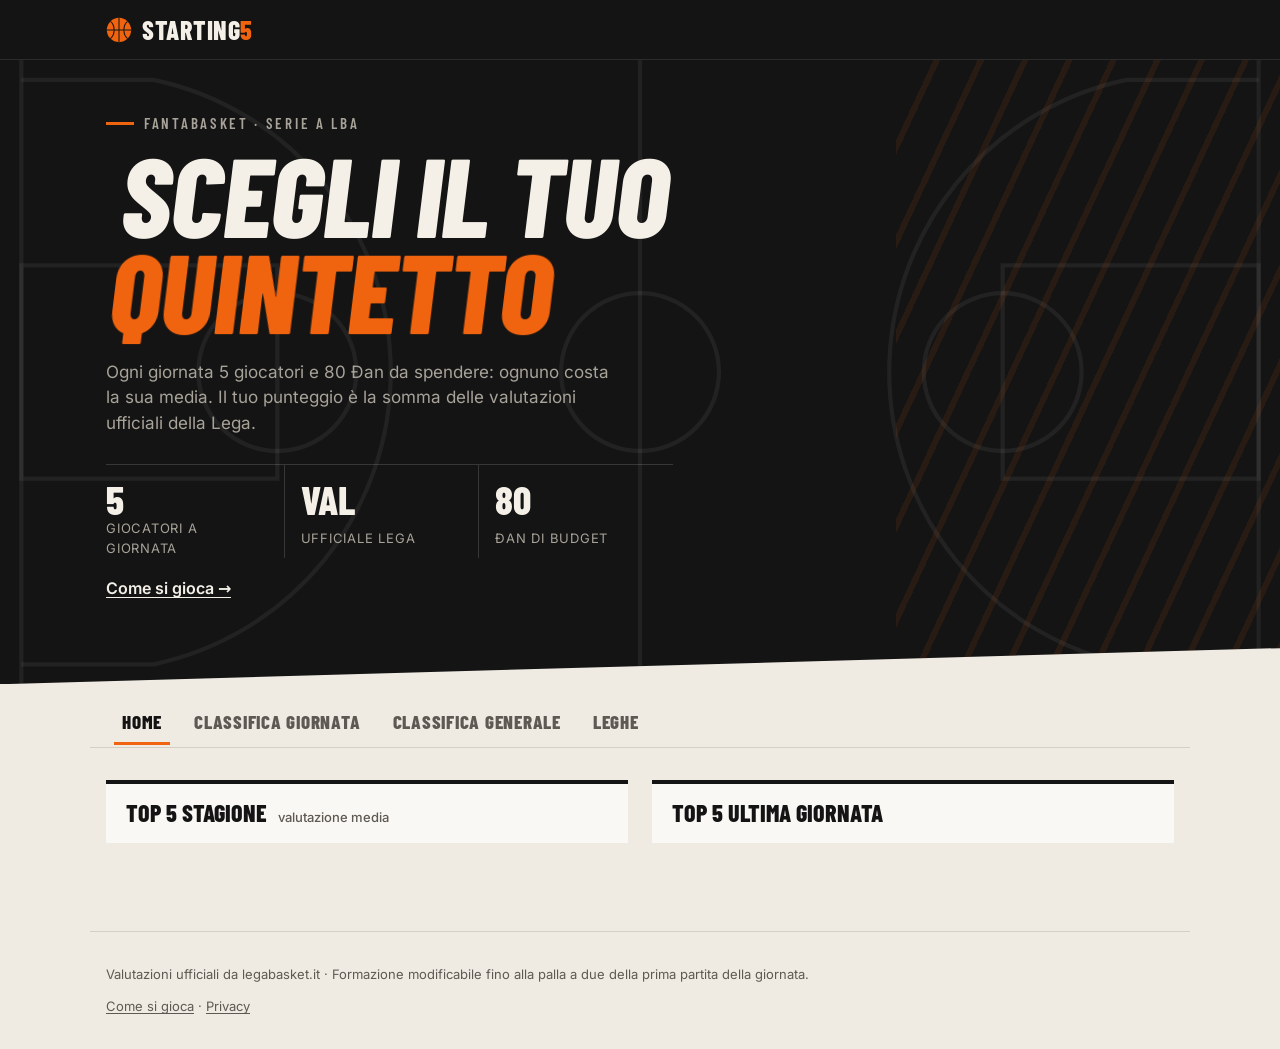
==== docs/index.html @ 6d9d452d "Accedi non più bloccato se l'autocompletamento riempie Username Co-Authored-By: Claude Opus 5.5 <nor" ====
<!doctype html>
<html lang="it">
<head>
  <meta charset="utf-8">
  <meta name="viewport" content="width=device-width, initial-scale=1">
  <title>Starting5 — Fantabasket LBA</title>
  <meta name="description" content="Scegli 5 giocatori di Serie A ogni giornata: vince chi somma la valutazione Lega più alta.">
  <link rel="icon" href="data:image/svg+xml,%3Csvg xmlns='http://www.w3.org/2000/svg' viewBox='0 0 64 64'%3E%3Ccircle cx='32' cy='32' r='30' fill='%23f26b1d'/%3E%3Cg fill='none' stroke='%231a1206' stroke-width='3'%3E%3Cpath d='M2 32h60M32 2v60M11 11c12 10 12 32 0 42M53 11c-12 10-12 32 0 42'/%3E%3C/g%3E%3C/svg%3E">
  <link rel="stylesheet" href="fonts.css?v=6">
  <link rel="stylesheet" href="style.css?v=19">
</head>
<body>
  <header class="topbar">
    <a class="brand" href="./" aria-label="Starting5 home">
      <svg class="ball" viewBox="0 0 64 64" aria-hidden="true"><circle cx="32" cy="32" r="30"/><path d="M2 32h60M32 2v60M11 11c12 10 12 32 0 42M53 11c-12 10-12 32 0 42"/></svg>
      <span>STARTING<b>5</b></span>
    </a>
    <div id="account"></div>
  </header>

  <section class="hero">
    <svg class="court" viewBox="0 0 600 400" preserveAspectRatio="xMidYMid slice" aria-hidden="true">
      <rect x="10" y="10" width="580" height="380" rx="4"/>
      <line x1="300" y1="10" x2="300" y2="390"/>
      <!-- FIBA proportions on the 28 m length (1 m ≈ 20.7): key 5.8 m, circles r 1.8 m, three-point arc r 6.75 m -->
      <circle cx="300" cy="200" r="37"/>
      <rect x="10" y="150" width="120" height="100"/>
      <circle cx="130" cy="200" r="37"/>
      <path d="M10 63H72A140 140 0 0 1 72 337H10"/>
      <rect x="470" y="150" width="120" height="100"/>
      <circle cx="470" cy="200" r="37"/>
      <path d="M590 63H528A140 140 0 0 0 528 337H590"/>
    </svg>
    <div class="hero-inner">
      <div class="hero-text">
        <div class="title">
          <p class="eyebrow">Fantabasket · Serie A LBA</p>
          <h1>Scegli il tuo <br><span>quintetto</span></h1>
        </div>
        <p class="lead">Ogni giornata 5 giocatori e 80 &ETH;an da spendere: ognuno costa la sua media. Il tuo punteggio è la somma delle valutazioni ufficiali della Lega.</p>
        <ul class="rules">
          <li><b>5</b>giocatori a giornata</li>
          <li><b>VAL</b>ufficiale Lega</li>
          <li><b>80</b>&ETH;an di budget</li>
        </ul>
        <div id="countdown" class="clock" role="timer" hidden></div>
        <p class="howto-link"><a href="come-si-gioca.html">Come si gioca →</a></p>
      </div>
      <form id="auth" class="card auth" hidden>
        <h2>Entra in campo</h2>
        <p id="invite-msg" class="invite" hidden>Sei stato invitato in una lega privata: accedi o registrati per entrare.</p>
        <label>Email <input name="email" type="email" autocomplete="email" required></label>
        <label>Password <input name="password" type="password" autocomplete="current-password" required minlength="8"></label>
        <label>Username <small>solo per registrarsi, visibile in classifica</small>
          <input name="username" autocomplete="nickname"></label>
        <div class="row">
          <button name="action" value="login">Accedi</button>
          <button name="action" value="register" class="ghost">Registrati</button>
        </div>
        <p class="fine">Registrandoti accetti l'<a href="privacy.html">informativa privacy</a>. Devi avere almeno 14 anni.</p>
        <p id="auth-msg" role="status"></p>
      </form>
    </div>
  </section>

  <div id="ticker" class="ticker" aria-hidden="true" hidden><div class="track"></div></div>

  <nav class="tabs" aria-label="Sezioni">
    <button data-tab="home" class="active">Home</button>
    <button data-tab="lineup" hidden>La mia formazione</button>
    <button data-tab="day">Classifica giornata</button>
    <button data-tab="total">Classifica generale</button>
    <button data-tab="leagues">Leghe</button>
  </nav>

  <main>
    <section id="tab-home">
      <div class="tops">
        <div class="card top">
          <h3>Top 5 stagione <small>valutazione media</small></h3>
          <ol id="top-season"></ol>
        </div>
        <div class="card top">
          <h3 id="top-day-title">Top 5 ultima giornata</h3>
          <ol id="top-day"></ol>
        </div>
      </div>
      <div class="card games" id="next-games" hidden>
        <h3 id="next-games-title">Prossima giornata</h3>
        <ul id="next-games-list"></ul>
      </div>
      <p class="hint" id="login-hint" hidden>Accedi per schierare il tuo quintetto.</p>
    </section>

    <section id="tab-lineup" hidden>
      <div id="lineup" hidden>
        <div class="bar">
          <label class="select">Giornata <select id="lineup-day"></select></label>
          <p id="lineup-status" role="status"></p>
        </div>
        <ol id="picks" class="floor"></ol>
        <div id="picker">
          <div class="bar sticky">
            <output id="budget" class="budget" aria-live="polite"><small>&ETH;an rimasti</small><b>80.0</b></output>
            <input id="search" type="search" placeholder="Cerca giocatore o squadra" aria-label="Cerca giocatore o squadra">
            <select id="value" aria-label="Filtra per valore">
              <option value="-1,99999">Ogni valore</option>
              <option value="200,99999">Oltre 20 &ETH;an</option>
              <option value="150,200">15–20 &ETH;an</option>
              <option value="100,150">10–15 &ETH;an</option>
              <option value="50,100">5–10 &ETH;an</option>
              <option value="-1,50">Fino a 5 &ETH;an</option>
            </select>
            <button id="save" disabled>Salva formazione (0/5)</button>
          </div>
          <div id="players"></div>
        </div>
      </div>
    </section>

    <section id="tab-day" hidden>
      <div class="bar"><label class="select">Giornata <select id="standings-day"></select></label><label class="select league-select" hidden>Classifica <select class="standings-league"></select></label></div>
      <table class="card standings"><thead><tr><th>#</th><th>Utente</th><th>Punti</th></tr></thead><tbody id="day-table"></tbody></table>
    </section>

    <section id="tab-total" hidden>
      <div class="bar"><label class="select league-select" hidden>Classifica <select class="standings-league"></select></label></div>
      <table class="card standings"><thead><tr><th>#</th><th>Utente</th><th>Punti</th></tr></thead><tbody id="total-table"></tbody></table>
    </section>
    <section id="tab-leagues" hidden>
      <p class="hint" id="leagues-hint">Accedi per creare una lega privata o entrare in quella dei tuoi amici.</p>
      <div id="leagues-box" hidden>
        <div class="league-forms">
          <form id="league-create" class="card league-form">
            <h3>Crea una lega</h3>
            <label>Nome <input name="name" required minlength="3" maxlength="40" placeholder="Es. Amici del giovedì"></label>
            <button>Crea lega</button>
          </form>
          <form id="league-join" class="card league-form">
            <h3>Entra con un codice</h3>
            <label>Codice <input name="code" required minlength="6" maxlength="6" placeholder="K7Q2MZ" autocapitalize="characters" autocomplete="off"></label>
            <button>Entra</button>
          </form>
        </div>
        <p id="leagues-msg" role="status"></p>
        <div id="leagues-list"></div>
      </div>
    </section>

    <section id="tab-profile" hidden>
      <div class="profile-grid">
        <form id="rename" class="card profile-card">
          <h3>La tua squadra</h3>
          <label>Nome squadra <small>visibile in classifica</small>
            <input name="username" required maxlength="20" pattern="[A-Za-z0-9_.\-]{3,20}" autocomplete="nickname"></label>
          <button>Salva nome</button>
          <p id="rename-msg" role="status"></p>
        </form>
        <div class="card profile-card">
          <h3>Le tue posizioni <small>classifica generale</small></h3>
          <ul id="my-ranks" class="ranks"></ul>
        </div>
      </div>
      <div class="card profile-card">
        <h3>Le tue giornate</h3>
        <ol id="my-history" class="history"></ol>
      </div>
      <p class="danger"><button id="delete-account" class="link">Elimina account</button></p>
    </section>
  </main>

  <footer>
    <p>Valutazioni ufficiali da legabasket.it · Formazione modificabile fino alla palla a due della prima partita della giornata.</p>
    <p><a href="come-si-gioca.html">Come si gioca</a> · <a href="privacy.html">Privacy</a></p>
  </footer>
  <script src="vendor/supabase.js?v=6"></script>
  <script type="module" src="app.js?v=22"></script>
</body>
</html>
---- docs/fonts.css ----
/* Font self-hosted (Google Fonts, licenza OFL): nessuna richiesta a server Google. */
/* latin-ext */
@font-face {
  font-family: 'Barlow Condensed';
  font-style: normal;
  font-weight: 600;
  font-display: swap;
  src: url(fonts/BarlowCondensed-600-latin-ext.woff2) format('woff2');
  unicode-range: U+0100-02BA, U+02BD-02C5, U+02C7-02CC, U+02CE-02D7, U+02DD-02FF, U+0304, U+0308, U+0329, U+1D00-1DBF, U+1E00-1E9F, U+1EF2-1EFF, U+2020, U+20A0-20AB, U+20AD-20C4, U+2113, U+2C60-2C7F, U+A720-A7FF;
}
/* latin */
@font-face {
  font-family: 'Barlow Condensed';
  font-style: normal;
  font-weight: 600;
  font-display: swap;
  src: url(fonts/BarlowCondensed-600-latin.woff2) format('woff2');
  unicode-range: U+0000-00FF, U+0131, U+0152-0153, U+02BB-02BC, U+02C6, U+02DA, U+02DC, U+0304, U+0308, U+0329, U+2000-206F, U+20AC, U+2122, U+2191, U+2193, U+2212, U+2215, U+FEFF, U+FFFD;
}
/* latin-ext */
@font-face {
  font-family: 'Barlow Condensed';
  font-style: normal;
  font-weight: 800;
  font-display: swap;
  src: url(fonts/BarlowCondensed-800-latin-ext.woff2) format('woff2');
  unicode-range: U+0100-02BA, U+02BD-02C5, U+02C7-02CC, U+02CE-02D7, U+02DD-02FF, U+0304, U+0308, U+0329, U+1D00-1DBF, U+1E00-1E9F, U+1EF2-1EFF, U+2020, U+20A0-20AB, U+20AD-20C4, U+2113, U+2C60-2C7F, U+A720-A7FF;
}
/* latin */
@font-face {
  font-family: 'Barlow Condensed';
  font-style: normal;
  font-weight: 800;
  font-display: swap;
  src: url(fonts/BarlowCondensed-800-latin.woff2) format('woff2');
  unicode-range: U+0000-00FF, U+0131, U+0152-0153, U+02BB-02BC, U+02C6, U+02DA, U+02DC, U+0304, U+0308, U+0329, U+2000-206F, U+20AC, U+2122, U+2191, U+2193, U+2212, U+2215, U+FEFF, U+FFFD;
}
/* latin-ext */
@font-face {
  font-family: 'Inter';
  font-style: normal;
  font-weight: 400;
  font-display: swap;
  src: url(fonts/Inter-var-latin-ext.woff2) format('woff2');
  unicode-range: U+0100-02BA, U+02BD-02C5, U+02C7-02CC, U+02CE-02D7, U+02DD-02FF, U+0304, U+0308, U+0329, U+1D00-1DBF, U+1E00-1E9F, U+1EF2-1EFF, U+2020, U+20A0-20AB, U+20AD-20C4, U+2113, U+2C60-2C7F, U+A720-A7FF;
}
/* latin */
@font-face {
  font-family: 'Inter';
  font-style: normal;
  font-weight: 400;
  font-display: swap;
  src: url(fonts/Inter-var-latin.woff2) format('woff2');
  unicode-range: U+0000-00FF, U+0131, U+0152-0153, U+02BB-02BC, U+02C6, U+02DA, U+02DC, U+0304, U+0308, U+0329, U+2000-206F, U+20AC, U+2122, U+2191, U+2193, U+2212, U+2215, U+FEFF, U+FFFD;
}
/* latin-ext */
@font-face {
  font-family: 'Inter';
  font-style: normal;
  font-weight: 500;
  font-display: swap;
  src: url(fonts/Inter-var-latin-ext.woff2) format('woff2');
  unicode-range: U+0100-02BA, U+02BD-02C5, U+02C7-02CC, U+02CE-02D7, U+02DD-02FF, U+0304, U+0308, U+0329, U+1D00-1DBF, U+1E00-1E9F, U+1EF2-1EFF, U+2020, U+20A0-20AB, U+20AD-20C4, U+2113, U+2C60-2C7F, U+A720-A7FF;
}
/* latin */
@font-face {
  font-family: 'Inter';
  font-style: normal;
  font-weight: 500;
  font-display: swap;
  src: url(fonts/Inter-var-latin.woff2) format('woff2');
  unicode-range: U+0000-00FF, U+0131, U+0152-0153, U+02BB-02BC, U+02C6, U+02DA, U+02DC, U+0304, U+0308, U+0329, U+2000-206F, U+20AC, U+2122, U+2191, U+2193, U+2212, U+2215, U+FEFF, U+FFFD;
}
/* latin-ext */
@font-face {
  font-family: 'Inter';
  font-style: normal;
  font-weight: 600;
  font-display: swap;
  src: url(fonts/Inter-var-latin-ext.woff2) format('woff2');
  unicode-range: U+0100-02BA, U+02BD-02C5, U+02C7-02CC, U+02CE-02D7, U+02DD-02FF, U+0304, U+0308, U+0329, U+1D00-1DBF, U+1E00-1E9F, U+1EF2-1EFF, U+2020, U+20A0-20AB, U+20AD-20C4, U+2113, U+2C60-2C7F, U+A720-A7FF;
}
/* latin */
@font-face {
  font-family: 'Inter';
  font-style: normal;
  font-weight: 600;
  font-display: swap;
  src: url(fonts/Inter-var-latin.woff2) format('woff2');
  unicode-range: U+0000-00FF, U+0131, U+0152-0153, U+02BB-02BC, U+02C6, U+02DA, U+02DC, U+0304, U+0308, U+0329, U+2000-206F, U+20AC, U+2122, U+2191, U+2193, U+2212, U+2215, U+FEFF, U+FFFD;
}
---- docs/style.css ----
/* Look: printed box score + arena scoreboard. Flat ink, paper, one orange; square corners, rules instead of shadows. */
:root {
  --bg: #efebe3;
  --surface: #faf8f4;
  --fg: #141414;
  --muted: #5e5a53;
  --line: #d5cfc3;
  --ink: #141414;          /* dark blocks: top bar, hero, scoreboard */
  --on-ink: #f4f0e8;
  --on-ink-muted: #a8a399;
  --accent: #f0640f;       /* fills and text on ink */
  --accent-text: #b4470a;  /* orange text on paper (4.5:1) */
  --accent-ink: #141414;
  --gold: #c9971a;
  --silver: #8d96a3;
  --bronze: #b06a33;
  --radius: 3px;
  --display: 'Barlow Condensed', 'Arial Narrow', system-ui, sans-serif;
  color-scheme: light;
}
@media (prefers-color-scheme: dark) {
  :root {
    --bg: #0e0e0e; --surface: #171716; --fg: #f1ede6; --muted: #a29d94; --line: #2d2c2a;
    --ink: #050505; --accent-text: #ff8a45;
    color-scheme: dark;
  }
}

* { box-sizing: border-box; }
[hidden] { display: none !important; } /* author display rules must never beat the hidden attribute */
body { margin: 0; font: 16px/1.5 Inter, system-ui, sans-serif; background: var(--bg); color: var(--fg); -webkit-font-smoothing: antialiased; }
h1, h2, h3, .brand, .tabs button, .pos, .standings td:first-child, .slot em, button, a.button { font-family: var(--display); }
small { color: var(--muted); }

/* ---------- controls ---------- */
button, a.button {
  font: 800 17px/1 var(--display); text-transform: uppercase; letter-spacing: .04em; padding: 12px 20px; border: 2px solid var(--accent);
  border-radius: var(--radius); background: var(--accent); color: var(--accent-ink); cursor: pointer; transition: background .15s, color .15s, border-color .15s;
}
button:hover:not(:disabled), a.button:hover { background: var(--fg); border-color: var(--fg); color: var(--bg); }
button:active:not(:disabled) { transform: translateY(1px); }
button:disabled { opacity: .4; cursor: not-allowed; }
button:focus-visible, input:focus-visible, select:focus-visible, a:focus-visible, summary:focus-visible { outline: 3px solid var(--accent); outline-offset: 2px; }
button.ghost { background: transparent; color: inherit; border-color: currentColor; }
button.ghost:hover:not(:disabled) { background: var(--fg); color: var(--bg); border-color: var(--fg); }
button.small { padding: 7px 12px; font-size: 15px; }
input, select {
  font: inherit; width: 100%; padding: 11px 12px; border: 1.5px solid var(--line); border-radius: var(--radius);
  background: var(--surface); color: var(--fg); transition: border-color .15s;
}
input:hover, select:hover { border-color: var(--muted); }
input:focus, select:focus { border-color: var(--fg); }
label { display: grid; gap: 6px; font-weight: 600; font-size: 13px; text-transform: uppercase; letter-spacing: .06em; }
label small { text-transform: none; letter-spacing: 0; font-weight: 400; }
.card { background: var(--surface); border-radius: 0; border-top: 4px solid var(--fg); }

/* ---------- top bar ---------- */
.topbar {
  position: sticky; top: 0; z-index: 10; display: flex; justify-content: space-between; align-items: center;
  padding: 10px max(16px, calc((100% - 1100px) / 2 + 16px)); background: var(--ink); color: var(--on-ink);
  border-bottom: 1px solid rgb(255 255 255 / .1);
}
.brand { display: flex; align-items: center; gap: 10px; color: inherit; text-decoration: none; font-size: 26px; font-weight: 800; letter-spacing: .02em; }
.brand b { color: var(--accent); }
.ball { width: 26px; height: 26px; }
.ball circle { fill: var(--accent); }
.ball path { fill: none; stroke: var(--ink); stroke-width: 2.5; }
#account { display: flex; align-items: center; gap: 12px; }
.user { font-weight: 600; }
.topbar button.ghost { color: var(--on-ink); }
.topbar button.ghost:hover:not(:disabled) { background: var(--on-ink); color: var(--ink); border-color: var(--on-ink); }

/* ---------- hero ---------- */
.hero { position: relative; overflow: hidden; color: var(--on-ink); background: var(--ink); }
.court { position: absolute; inset: 0; width: 100%; height: 100%; }
.court * { fill: none; stroke: rgb(255 255 255 / .06); stroke-width: 2; }
.hero-inner {
  position: relative; max-width: 1100px; margin: 0 auto; padding: 56px 16px 48px;
  display: grid; grid-template-columns: 1.25fr 1fr; gap: 48px; align-items: center;
}
.eyebrow { margin: 0 0 14px; color: var(--on-ink-muted); font: 600 15px/1 var(--display); text-transform: uppercase; letter-spacing: .18em; }
.eyebrow::before { content: ''; display: inline-block; width: 28px; height: 3px; margin: 0 10px 4px 0; background: var(--accent); vertical-align: middle; }
.hero h1 { margin: 0; font-size: clamp(56px, 9vw, 112px); line-height: .86; font-weight: 800; text-transform: uppercase; letter-spacing: -.01em; }
.hero h1 span { color: var(--accent); }
.lead { max-width: 30em; margin: 22px 0 28px; color: var(--on-ink-muted); font-size: 17px; }
/* the three rules as a stat line */
.rules { display: flex; margin: 0; padding: 0; list-style: none; border-top: 1px solid rgb(255 255 255 / .15); }
.rules li { flex: 1; display: grid; padding: 14px 16px 0 0; font-size: 13px; color: var(--on-ink-muted); text-transform: uppercase; letter-spacing: .06em; }
.rules li + li { padding-left: 16px; border-left: 1px solid rgb(255 255 255 / .15); }
.rules b { color: var(--on-ink); font: 800 40px/1 var(--display); letter-spacing: 0; }
.hero-ball { display: none; }

.auth { position: relative; z-index: 1; display: grid; gap: 14px; padding: 28px; color: var(--fg); border-top-color: var(--accent); }
.auth h2 { margin: 0; font-size: 34px; line-height: 1; text-transform: uppercase; }
.auth .row { display: flex; gap: 10px; }
.auth .row button { flex: 1; }
.auth button.ghost { color: var(--fg); }
#auth-msg { margin: 0; min-height: 1.5em; font-size: 14px; color: var(--muted); }
#auth-msg:empty { display: none; }

/* logged in: compact hero */
.logged .hero-inner { padding: 28px 16px; grid-template-columns: 1fr; }
.logged .lead, .logged .rules, .logged .howto-link { display: none; }
.logged .hero h1 { font-size: clamp(40px, 6vw, 64px); }
.logged .hero h1 br { display: none; }

/* ---------- countdown to the lineup lock ---------- */
.clock { position: relative; z-index: 1; margin-top: 28px; }
.clock p { margin: 0 0 8px; font: 600 15px/1.2 var(--display); text-transform: uppercase; letter-spacing: .12em; color: var(--on-ink-muted); }
.clock p b { color: var(--on-ink); }
.digits { display: flex; gap: 6px; margin: 0; }
.digits div { display: grid; justify-items: center; min-width: 68px; padding: 8px 6px 6px; background: #000; border: 1px solid rgb(255 255 255 / .12); border-radius: var(--radius); }
.digits dd { margin: 0; font: 800 46px/1 var(--display); color: var(--accent); font-variant-numeric: tabular-nums; }
.digits dt { order: 2; margin-top: 4px; font: 600 11px/1 Inter, system-ui, sans-serif; text-transform: uppercase; letter-spacing: .12em; color: var(--on-ink-muted); }
.clock.soon .digits dd { color: #ff3b30; }
.logged .clock { margin: 0; }
.logged .hero-text { display: flex; flex-wrap: wrap; justify-content: space-between; align-items: end; gap: 20px 32px; }

/* ---------- tabs ---------- */
.tabs {
  display: flex; max-width: 1100px; margin: 0 auto; padding: 0 16px; position: relative; z-index: 2;
  border-bottom: 1px solid var(--line); overflow-x: auto;
}
.tabs button {
  flex: none; white-space: nowrap; background: transparent; color: var(--muted); font-size: 19px; padding: 16px 16px 13px;
  border: 0; border-bottom: 3px solid transparent; border-radius: 0;
}
.tabs button:hover:not(:disabled) { background: transparent; color: var(--fg); }
.tabs button:hover:not(.active):not(:disabled) { border-color: var(--line); }
.tabs button.active { color: var(--fg); border-color: var(--accent); }

main { max-width: 1100px; margin: 0 auto; padding: 32px 16px 16px; }
.hint { color: var(--muted); text-align: center; padding: 24px 0; }
.bar { display: flex; flex-wrap: wrap; gap: 12px; align-items: end; margin-bottom: 16px; }
.bar .select { min-width: 260px; }
#lineup-status { margin: 0 0 10px; color: var(--muted); }

/* ---------- the five slots, drawn on a half court ---------- */
.floor {
  list-style: none; margin: 0 0 32px; padding: 28px; display: grid; grid-template-columns: repeat(5, 1fr); gap: 12px;
  position: relative;
  background:
    radial-gradient(circle at 50% 100%, transparent 118px, rgb(255 255 255 / .4) 119px 121px, transparent 122px),
    repeating-linear-gradient(90deg, #c99a63 0 46px, #c39258 46px 92px);
}
.slot {
  position: relative; display: grid; align-content: center; justify-items: center; gap: 2px; min-height: 132px; padding: 14px 10px;
  border-radius: var(--radius); text-align: center; background: rgb(255 255 255 / .5); border: 2px dashed rgb(20 20 20 / .3); color: #2e2112;
}
.slot small { color: #4d3b26; }
.slot.filled { background: var(--ink); border: 0; color: var(--on-ink); }
.slot.filled small { color: var(--on-ink-muted); }
.slot b { font-size: 15px; line-height: 1.2; }
.pos { display: block; margin-bottom: 6px; color: inherit; font-size: 28px; font-weight: 800; line-height: 1; opacity: .35; }
.slot.filled .pos { color: var(--accent); opacity: 1; }
.slot em { font-style: normal; font-size: 38px; font-weight: 800; color: var(--accent); line-height: 1; margin-top: 6px; font-variant-numeric: tabular-nums; }
.remove {
  position: absolute; top: 6px; right: 6px; width: 30px; height: 30px; padding: 0; border: 0;
  background: transparent; color: var(--on-ink-muted); font: 400 22px/1 Inter, system-ui, sans-serif;
}
.remove:hover:not(:disabled) { background: rgb(255 255 255 / .12); color: var(--on-ink); }

/* ---------- player picker ---------- */
.sticky { position: sticky; top: 58px; z-index: 5; padding: 10px 0; background: var(--bg); }
.sticky input { flex: 1; min-width: 140px; }
.sticky select { width: auto; flex: none; }
/* budget left: a small scoreboard block, red when over */
.budget { display: flex; flex-direction: column; align-items: center; justify-content: center; flex: none; min-width: 96px; padding: 6px 12px;
  background: var(--ink); color: var(--on-ink-muted); border-radius: var(--radius); }
.budget small { font: 600 12px/1 var(--display); text-transform: uppercase; letter-spacing: .06em; }
.budget b { font: 800 30px/1 var(--display); color: var(--accent); font-variant-numeric: tabular-nums; }
.budget.over b { color: #ff3b30; }
fieldset { margin: 0; padding: 16px 0 0; border: 0; background: transparent; border-top: 4px solid var(--fg); }
legend { float: left; width: 100%; margin-bottom: 8px; font: 800 22px/1.2 var(--display); text-transform: uppercase; }
fieldset label {
  display: flex; align-items: center; gap: 12px; padding: 10px 10px; border-bottom: 1px solid var(--line); border-radius: 0;
  font-weight: 400; font-size: 15px; text-transform: none; letter-spacing: 0; cursor: pointer;
}
fieldset label:hover { background: var(--surface); }
fieldset label:has(input:checked) { background: var(--surface); box-shadow: inset 4px 0 0 var(--accent); font-weight: 600; }
fieldset label:has(input:disabled) { opacity: .45; cursor: not-allowed; }
fieldset input { width: 18px; height: 18px; accent-color: var(--accent); flex: none; }
.nm { flex: 1; }

/* ---------- standings ---------- */
.standings { width: 100%; border-collapse: collapse; }
.standings th { padding: 12px 16px; text-align: left; font-size: 12px; text-transform: uppercase; letter-spacing: .1em; color: var(--muted); border-bottom: 2px solid var(--fg); }
.standings td { padding: 12px 16px; border-bottom: 1px solid var(--line); }
.standings tr:last-child td { border-bottom: 0; }
.standings th:last-child, .standings td:last-child { text-align: right; font: 800 22px/1 var(--display); font-variant-numeric: tabular-nums; }
.standings th:last-child { font: inherit; font-size: 12px; }
.standings td:first-child { width: 64px; font-size: 24px; font-weight: 800; color: var(--muted); font-variant-numeric: tabular-nums; }
.standings tbody tr:nth-child(1) td:first-child { color: var(--gold); }
.standings tbody tr:nth-child(2) td:first-child { color: var(--silver); }
.standings tbody tr:nth-child(3) td:first-child { color: var(--bronze); }
.standings tr.me td { background: color-mix(in srgb, var(--accent) 12%, transparent); font-weight: 600; }
.standings tr.me td:first-child { box-shadow: inset 4px 0 0 var(--accent); }

footer { max-width: 1100px; margin: 40px auto 32px; padding: 20px 16px 0; border-top: 1px solid var(--line); color: var(--muted); font-size: 13px; }

/* ---------- mobile ---------- */
@media (max-width: 760px) {
  .hero-inner { grid-template-columns: 1fr; padding: 36px 16px 32px; gap: 28px; }
  .logged .hero-inner { grid-template-columns: 1fr; gap: 16px; padding: 24px 16px; }
  .floor { grid-template-columns: 1fr; padding: 16px; gap: 8px; }
  .slot { min-height: 0; grid-template-columns: auto 1fr auto; justify-items: start; text-align: left; column-gap: 12px; padding: 10px 44px 10px 12px; }
  .slot .pos { grid-row: span 2; margin: 0; align-self: center; }
  .slot em { grid-row: span 2; grid-column: 3; margin: 0; font-size: 30px; align-self: center; }
  .slot:not(.filled) small { grid-row: span 2; }
  .remove { top: 50%; transform: translateY(-50%); }
  .tabs { padding: 0 8px; }
  .tabs button { font-size: 15px; padding: 14px 8px 11px; }
  .slot b, .slot small { grid-column: 2; }
  .bar .select { min-width: 0; width: 100%; }
  .sticky { top: 52px; }
  .sticky #save { order: -1; flex: 1; } /* phone: budget + save on top, search + filter below */
  .sticky .budget { order: -2; }
  .brand { font-size: 22px; }
  .rules b { font-size: 32px; }
  .digits div { min-width: 0; flex: 1; }
  .digits dd { font-size: 38px; }
}
.standings td.empty { width: auto; text-align: center; font: 400 15px/1.5 Inter, system-ui, sans-serif; color: var(--muted); padding: 28px; }
.slot small { align-self: center; }

/* ---------- top 5 boxes + season average ---------- */
.tops { display: grid; grid-template-columns: 1fr 1fr; gap: 24px; margin-bottom: 32px; }
.top { padding: 16px 20px 8px; }
.top h3, .games h3, .league-form h3, .league h3 { margin: 0 0 8px; font: 800 24px/1.1 var(--display); text-transform: uppercase; }
.top h3 small { font: 500 13px/1 Inter, system-ui, sans-serif; text-transform: none; margin-left: 6px; }
.top ol { margin: 0; padding: 0; list-style: none; counter-reset: top; }
.top li { display: flex; align-items: center; gap: 14px; padding: 10px 0; border-top: 1px solid var(--line); counter-increment: top; }
.top li:first-child { border-top: 0; }
.top li::before { content: counter(top); width: 18px; flex: none; color: var(--muted); font: 800 24px/1 var(--display); }
.top li:first-child::before { color: var(--accent-text); }
.top li.empty::before { content: none; }
.top li.empty { color: var(--muted); }
.top .nm { display: grid; line-height: 1.25; }
.top b { font: 800 30px/1 var(--display); color: var(--fg); font-variant-numeric: tabular-nums; }
.top li:first-child b { color: var(--accent-text); }
.avg { min-width: 44px; text-align: right; flex: none; color: var(--fg); font: 800 22px/1 var(--display); font-variant-numeric: tabular-nums; }
fieldset label .nm small { margin-left: 4px; font-size: 12px; }
@media (max-width: 760px) { .tops { grid-template-columns: 1fr; } }

/* privacy & account */
.fine { margin: 0; font-size: 12px; color: var(--muted); }
footer a, button.link { color: inherit; text-decoration: underline; }
button.link { background: none; border: 0; padding: 0; font: inherit; text-transform: none; letter-spacing: 0; cursor: pointer; }
button.link:hover:not(:disabled) { background: none; color: var(--fg); }
.legal { max-width: 760px; margin: 0 auto; padding: 28px clamp(18px, 4vw, 40px); }
.legal h1 { margin: 0; font-size: 48px; line-height: 1; text-transform: uppercase; }
.legal h2 { margin: 28px 0 6px; font-size: 24px; text-transform: uppercase; }
.legal p, .legal li { line-height: 1.6; }
.legal a, .fine a { color: var(--accent-text); }

/* ---------- private leagues ---------- */
.league-forms { display: grid; grid-template-columns: 1fr 1fr; gap: 24px; margin-bottom: 12px; }
.league-form, .league { padding: 16px 20px 20px; display: grid; gap: 12px; align-content: start; }
.league-form h3, .league h3 { margin: 0; }
.league-form button { justify-self: start; }
#leagues-msg { min-height: 1.5em; margin: 0 0 12px; color: var(--muted); }
#leagues-list { display: grid; grid-template-columns: repeat(auto-fill, minmax(300px, 1fr)); gap: 24px; }
#leagues-list > .hint { grid-column: 1 / -1; }
.league header small { color: var(--muted); }
.league code { font: 600 15px/1 ui-monospace, monospace; letter-spacing: .08em; color: var(--fg); }
.league .row { display: flex; flex-wrap: wrap; gap: 8px; }
.league summary { cursor: pointer; color: var(--muted); font-size: 14px; }
.roster { list-style: none; margin: 8px 0 0; padding: 0; }
.roster li { display: flex; align-items: center; gap: 8px; min-height: 44px; border-top: 1px solid var(--line); }
.roster li span { flex: 1; }
.roster .tag { font-size: 12px; font-weight: 600; color: var(--accent-text); }
.invite { margin: 0; padding: 10px 12px; border-left: 4px solid var(--accent); background: color-mix(in srgb, var(--accent) 12%, transparent); font-size: 14px; }
@media (max-width: 760px) { .league-forms { grid-template-columns: 1fr; } }

/* ---------- come si gioca ---------- */
.howto .lead-in { font-size: 18px; color: var(--muted); margin: 8px 0 20px; }
.steps { list-style: none; margin: 0; padding: 0; counter-reset: step; }
.steps > li { position: relative; padding: 4px 0 8px 64px; counter-increment: step; }
.steps > li::before {
  content: counter(step, decimal-leading-zero); position: absolute; left: 0; top: 14px;
  color: var(--accent-text); font: 800 40px/1 var(--display);
}
.steps h2 { margin-top: 18px; }
.formula { padding: 12px 16px; border-left: 4px solid var(--accent); background: color-mix(in srgb, var(--accent) 10%, transparent); font-size: 15px; }
.cta { margin-top: 28px; text-align: center; }
a.button { display: inline-block; text-decoration: none; }
.legal a.button { color: var(--accent-ink); }
.legal a.button:hover { color: var(--bg); }
.howto-link { margin: 18px 0 0; }
.howto-link a { color: var(--on-ink); font-weight: 600; }
@media (max-width: 760px) { .steps > li { padding-left: 52px; } .steps > li::before { font-size: 32px; } }

/* ---------- polish: hero entrance, link underlines, empty state ---------- */
@keyframes rise { from { opacity: 0; transform: translateY(10px); } }
.hero-text, .auth { animation: rise .5s cubic-bezier(.2, .7, .2, 1) both; }
.auth { animation-delay: .1s; }
.howto-link a, footer a { text-decoration: none; background: linear-gradient(currentColor, currentColor) 0 100% / 100% 1px no-repeat; transition: background-size .2s; }
.howto-link a:hover { color: var(--accent); }
#login-hint { margin: 0; padding: 28px; border: 2px dashed var(--line); }
@media (prefers-reduced-motion: reduce) {
  *, *::before, *::after { animation: none !important; transition: none !important; }
}
@media (prefers-color-scheme: dark) {
  .card { border-top-color: var(--fg); }
  .auth { border: 1px solid var(--line); border-top: 4px solid var(--accent); }
}

/* ---------- next day's games + opponent in the picker ---------- */
.games { margin: 0 0 32px; padding: 16px 20px 8px; }
.games ul { margin: 0; padding: 0; list-style: none; display: grid; grid-template-columns: repeat(auto-fill, minmax(min(100%, 460px), 1fr)); column-gap: 32px; }
.games li { display: grid; grid-template-columns: 92px 1fr auto 1fr; align-items: center; gap: 10px; padding: 10px 0; border-top: 1px solid var(--line); }
.games li:nth-child(-n+2) { border-top: 0; }
.games time { display: grid; color: var(--muted); font-size: 13px; line-height: 1.3; text-transform: capitalize; }
.games time b { color: var(--fg); font: 800 20px/1 var(--display); font-variant-numeric: tabular-nums; }
.games .team { display: grid; line-height: 1.25; font-weight: 500; }
.games .team:last-child { text-align: right; }
.games .team small { font: 600 14px/1.2 var(--display); color: var(--muted); font-variant-numeric: tabular-nums; }
.games .dash { color: var(--muted); }
#players { display: grid; grid-template-columns: repeat(auto-fit, minmax(min(100%, 340px), 1fr)); column-gap: 32px; align-items: start; }
#players .nm { display: grid; line-height: 1.3; }
#players .meta { color: var(--muted); font-size: 13px; }
#players .opp { font-size: 13px; color: var(--fg); }
#players .opp b { font: 800 15px/1 var(--display); color: var(--accent-text); }
@media (max-width: 760px) {
  .games li { grid-template-columns: 1fr auto 1fr; row-gap: 4px; }
  .games li:nth-child(2) { border-top: 1px solid var(--line); }
  .games time { grid-column: 1 / -1; display: flex; gap: 8px; align-items: baseline; }
}

/* ================= v3: motion ================= */
html, body { overflow-x: clip; } /* the tilted ticker is wider than the page; clip (not hidden) keeps the sticky top bar working */

/* hero: slanted bottom edge, leaning headline, orange stripes running off the right edge */
.hero { clip-path: polygon(0 0, 100% 0, 100% calc(100% - 36px), 0 100%); padding-bottom: 36px; }
.hero::after {
  content: ''; position: absolute; top: 0; bottom: 0; right: -8%; width: 38%; pointer-events: none;
  background: repeating-linear-gradient(115deg, transparent 0 34px, rgb(240 100 15 / .09) 34px 40px);
  animation: stripes 18s linear infinite;
}
@keyframes stripes { to { background-position: 440px 0; } }
.hero h1 { transform: skewX(-7deg); transform-origin: left bottom; }
.hero h1 span { display: inline-block; animation: wipe .7s .25s cubic-bezier(.7, 0, .2, 1) both; }
@keyframes wipe { from { clip-path: inset(0 100% 0 0); transform: translateX(-24px); } }
.rules li { animation: rise .5s both; }
.rules li:nth-child(2) { animation-delay: .1s; }
.rules li:nth-child(3) { animation-delay: .2s; }

/* LED ribbon */
.ticker {
  position: relative; z-index: 3; margin: -30px -20px 0; transform: rotate(-1.2deg);
  background: var(--accent); color: var(--ink); overflow: hidden; white-space: nowrap;
  font: 800 18px/1 var(--display); text-transform: uppercase; letter-spacing: .04em;
}
.track { display: inline-flex; align-items: center; padding: 11px 0; animation: ticker 60s linear infinite; }
.ticker:hover .track { animation-play-state: paused; }
.track span { padding: 0 6px; }
.track b { color: var(--on-ink); background: var(--ink); padding: 2px 6px; margin: 0 2px; }
.track i { width: 7px; height: 7px; margin: 0 18px; background: var(--ink); transform: rotate(45deg); flex: none; }
@keyframes ticker { to { transform: translateX(-50%); } }
.ticker + .tabs { margin-top: 12px; }

/* countdown digits drop in when they change */
.digits div { overflow: hidden; }
.digits dd.flip { animation: flip .35s cubic-bezier(.2, .8, .2, 1); }
@keyframes flip { from { transform: translateY(-60%); opacity: 0; } }
.clock.soon .digits div { animation: alarm 1s steps(2) infinite; }
@keyframes alarm { 50% { border-color: #ff3b30; } }

/* tabs: underline grows out of the middle */
.tabs button { position: relative; border-bottom-color: transparent !important; }
.tabs button::after {
  content: ''; position: absolute; left: 8px; right: 8px; bottom: -1px; height: 3px; background: var(--accent);
  transform: scaleX(0); transition: transform .25s cubic-bezier(.2, .8, .2, 1);
}
.tabs button:hover:not(:disabled)::after { transform: scaleX(.35); background: var(--line); }
.tabs button.active::after { transform: scaleX(1); background: var(--accent); }

/* buttons: the dark fill sweeps in from the left, slanted */
button:not(.link):not(.remove), a.button {
  background-image: linear-gradient(115deg, var(--fg) 50%, transparent 50%); background-size: 250% 100%; background-position: 100% 0;
  transition: background-position .3s cubic-bezier(.2, .8, .2, 1), color .2s, border-color .2s;
}
button:not(.link):not(.remove):hover:not(:disabled), a.button:hover { background-color: var(--accent); background-position: 0 0; }
button.ghost:not(.link):hover:not(:disabled) { background-color: transparent; background-image: linear-gradient(115deg, var(--fg) 50%, transparent 50%); }
.topbar button.ghost:hover:not(:disabled), .topbar button.ghost:not(.link) { background-image: linear-gradient(115deg, var(--on-ink) 50%, transparent 50%); }
.tabs button:not(.link), .tabs button:not(.link):hover:not(:disabled) { background-image: none; }

/* list rows nudge on hover */
.top li, .standings tbody tr td, fieldset label { transition: transform .2s, background-color .2s; }
.top li:hover { transform: translateX(6px); }
.top li:hover::before { color: var(--accent-text); }

/* a freshly picked player slams into the slot */
.slot.pop { animation: pop .4s cubic-bezier(.3, 1.6, .5, 1); }
@keyframes pop { from { transform: scale(.7) rotate(-4deg); opacity: 0; } }

/* cards and rows slide in as they scroll into view (browsers without scroll timelines just show them) */
@supports (animation-timeline: view()) {
  .card, .standings tbody tr, #players label {
    animation: rise linear both; animation-timeline: view(); animation-range: entry 0% entry 60%;
  }
}

@media (max-width: 760px) {
  .hero { clip-path: polygon(0 0, 100% 0, 100% calc(100% - 20px), 0 100%); padding-bottom: 20px; }
  .ticker { margin-top: -18px; font-size: 16px; }
  .hero::after { width: 60%; }
}
.tabs { scrollbar-width: none; }

/* next opponent inside a picked slot: "vs CTU 0-8" at home, "@ TVB 6-2" away */
.slot .vs { margin-top: 6px; padding: 3px 7px; border: 1px solid rgb(255 255 255 / .18); font: 600 14px/1 var(--display); letter-spacing: .06em; color: var(--on-ink); font-variant-numeric: tabular-nums; }
@media (max-width: 760px) {
  .slot .vs { grid-column: 2; justify-self: start; margin-top: 4px; }
  .slot .pos, .slot em { grid-row: span 3; }
}

/* ---------- user menu (top bar) ---------- */
#account { position: relative; }
#user-btn {
  display: flex; align-items: center; gap: 8px; padding: 8px 2px; border: 0; background: none; color: var(--on-ink);
  font: 600 16px/1.5 Inter, system-ui, sans-serif; text-transform: none; letter-spacing: 0;
}
#user-btn::after { content: ''; border: 5px solid transparent; border-top-color: var(--accent); margin-top: 5px; transition: transform .2s; }
#user-btn[aria-expanded="true"]::after { transform: translateY(-5px) rotate(180deg); }
#user-btn, #user-btn:hover:not(:disabled), .user-menu button, .user-menu button:hover:not(:disabled) { background-image: none; }
#user-btn:hover:not(:disabled) { background-color: transparent; color: var(--accent); }
.user-menu {
  position: absolute; top: calc(100% + 10px); right: 0; min-width: 200px; display: grid; z-index: 20;
  background: var(--surface); color: var(--fg); border-top: 4px solid var(--accent); box-shadow: 0 16px 40px rgb(0 0 0 / .35);
  animation: drop .18s cubic-bezier(.2, .8, .2, 1);
}
@keyframes drop { from { opacity: 0; transform: translateY(-6px); } }
.user-menu button { padding: 14px 18px; border: 0; border-radius: 0; background: transparent; color: inherit; text-align: left; font-size: 18px; }
.user-menu button + button { border-top: 1px solid var(--line); }
.user-menu button:hover:not(:disabled) { background-color: var(--accent); color: var(--accent-ink); }

/* ---------- profile ---------- */
.profile-grid { display: grid; grid-template-columns: 1fr 1fr; gap: 24px; margin-bottom: 24px; }
.profile-card { padding: 16px 20px 20px; display: grid; gap: 12px; align-content: start; }
.profile-card h3 { margin: 0; font: 800 24px/1.1 var(--display); text-transform: uppercase; }
.profile-card h3 small { font: 500 13px/1 Inter, system-ui, sans-serif; text-transform: none; margin-left: 6px; }
#rename button { justify-self: start; }
#rename-msg { margin: 0; min-height: 1.5em; color: var(--muted); font-size: 14px; }
.ranks, .history { list-style: none; margin: 0; padding: 0; }
.ranks li { display: grid; grid-template-columns: 1fr auto; align-items: center; column-gap: 12px; padding: 10px 0; border-top: 1px solid var(--line); }
.ranks li:first-child { border-top: 0; }
.ranks span { font-weight: 600; }
.ranks small { grid-row: 2; }
.ranks b { grid-row: 1 / 3; grid-column: 2; font: 800 34px/1 var(--display); color: var(--accent-text); font-variant-numeric: tabular-nums; }
.history li { padding: 12px 0; border-top: 1px solid var(--line); }
.history li:first-child { border-top: 0; }
.history li.empty { color: var(--muted); }
.history header { display: flex; align-items: baseline; gap: 10px; }
.history header b { font: 800 20px/1 var(--display); text-transform: uppercase; }
.history header em { margin-left: auto; font: 800 28px/1 var(--display); font-style: normal; color: var(--accent-text); font-variant-numeric: tabular-nums; }
.history p { display: flex; flex-wrap: wrap; gap: 4px 16px; margin: 6px 0 0; font-size: 14px; color: var(--muted); }
.history p b { color: var(--fg); font-variant-numeric: tabular-nums; }
.danger { margin: 32px 0 0; text-align: center; color: var(--muted); font-size: 14px; }
@media (max-width: 760px) { .profile-grid { grid-template-columns: 1fr; } }
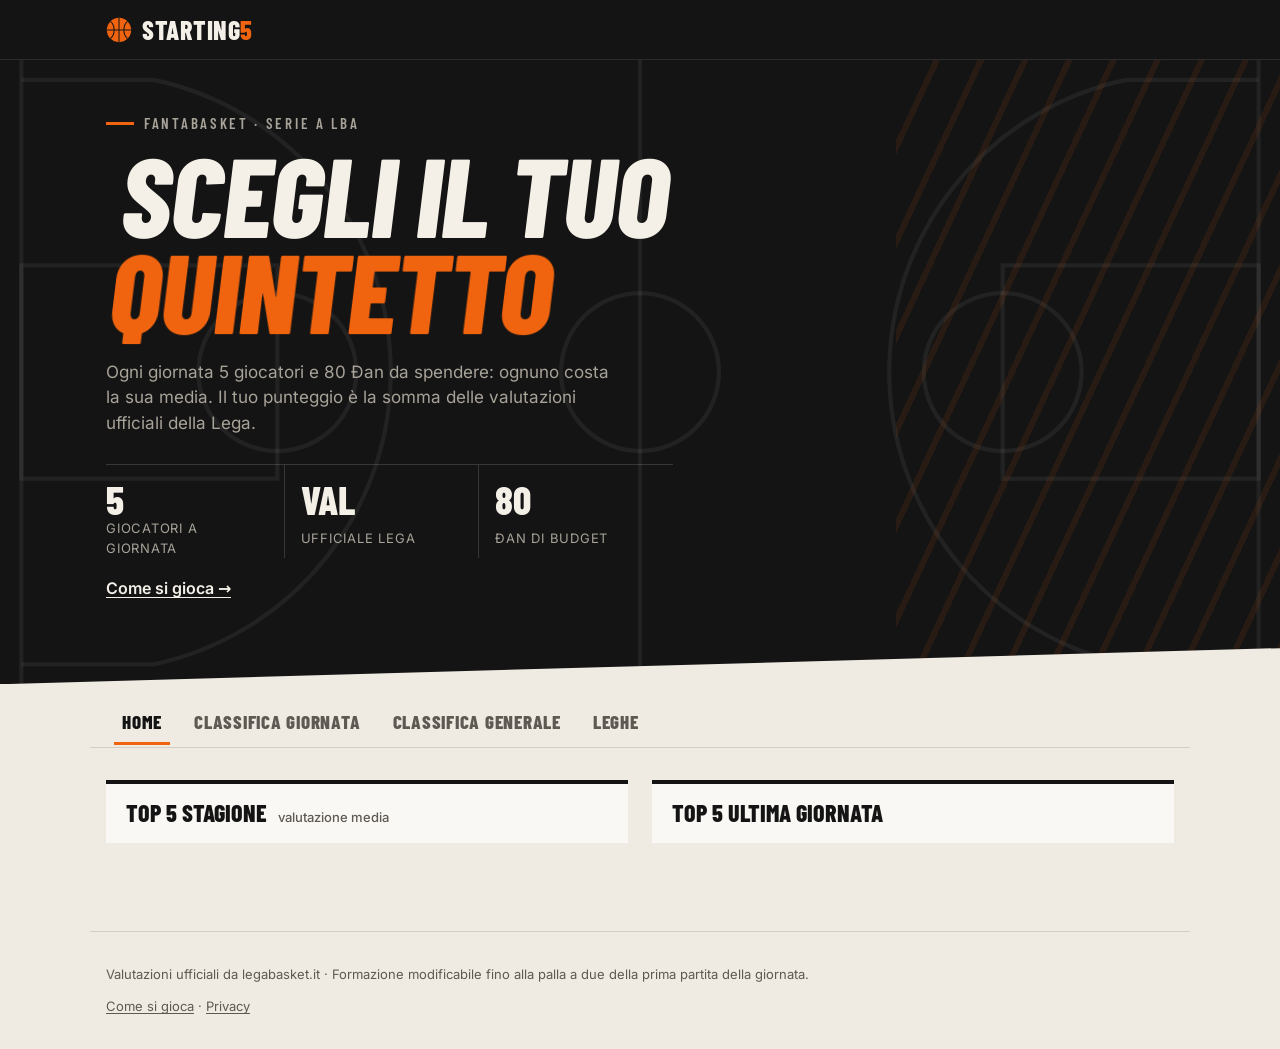
==== commit f3a637ec: "Formazione aperta solo a giornata precedente finita; "giornata in corso" al posto del countdown Co-A" ====
--- a/docs/index.html
+++ b/docs/index.html
@@ -7,7 +7,7 @@
   <meta name="description" content="Scegli 5 giocatori di Serie A ogni giornata: vince chi somma la valutazione Lega più alta.">
   <link rel="icon" href="data:image/svg+xml,%3Csvg xmlns='http://www.w3.org/2000/svg' viewBox='0 0 64 64'%3E%3Ccircle cx='32' cy='32' r='30' fill='%23f26b1d'/%3E%3Cg fill='none' stroke='%231a1206' stroke-width='3'%3E%3Cpath d='M2 32h60M32 2v60M11 11c12 10 12 32 0 42M53 11c-12 10-12 32 0 42'/%3E%3C/g%3E%3C/svg%3E">
   <link rel="stylesheet" href="fonts.css?v=6">
-  <link rel="stylesheet" href="style.css?v=19">
+  <link rel="stylesheet" href="style.css?v=20">
 </head>
 <body>
   <header class="topbar">
@@ -174,6 +174,6 @@
     <p><a href="come-si-gioca.html">Come si gioca</a> · <a href="privacy.html">Privacy</a></p>
   </footer>
   <script src="vendor/supabase.js?v=6"></script>
-  <script type="module" src="app.js?v=22"></script>
+  <script type="module" src="app.js?v=23"></script>
 </body>
 </html>
--- a/docs/style.css
+++ b/docs/style.css
@@ -458,3 +458,5 @@
 .history p b { color: var(--fg); font-variant-numeric: tabular-nums; }
 .danger { margin: 32px 0 0; text-align: center; color: var(--muted); font-size: 14px; }
 @media (max-width: 760px) { .profile-grid { grid-template-columns: 1fr; } }
+/* lineup shown but not editable while the previous day is being played */
+#picks.readonly .remove { display: none; }
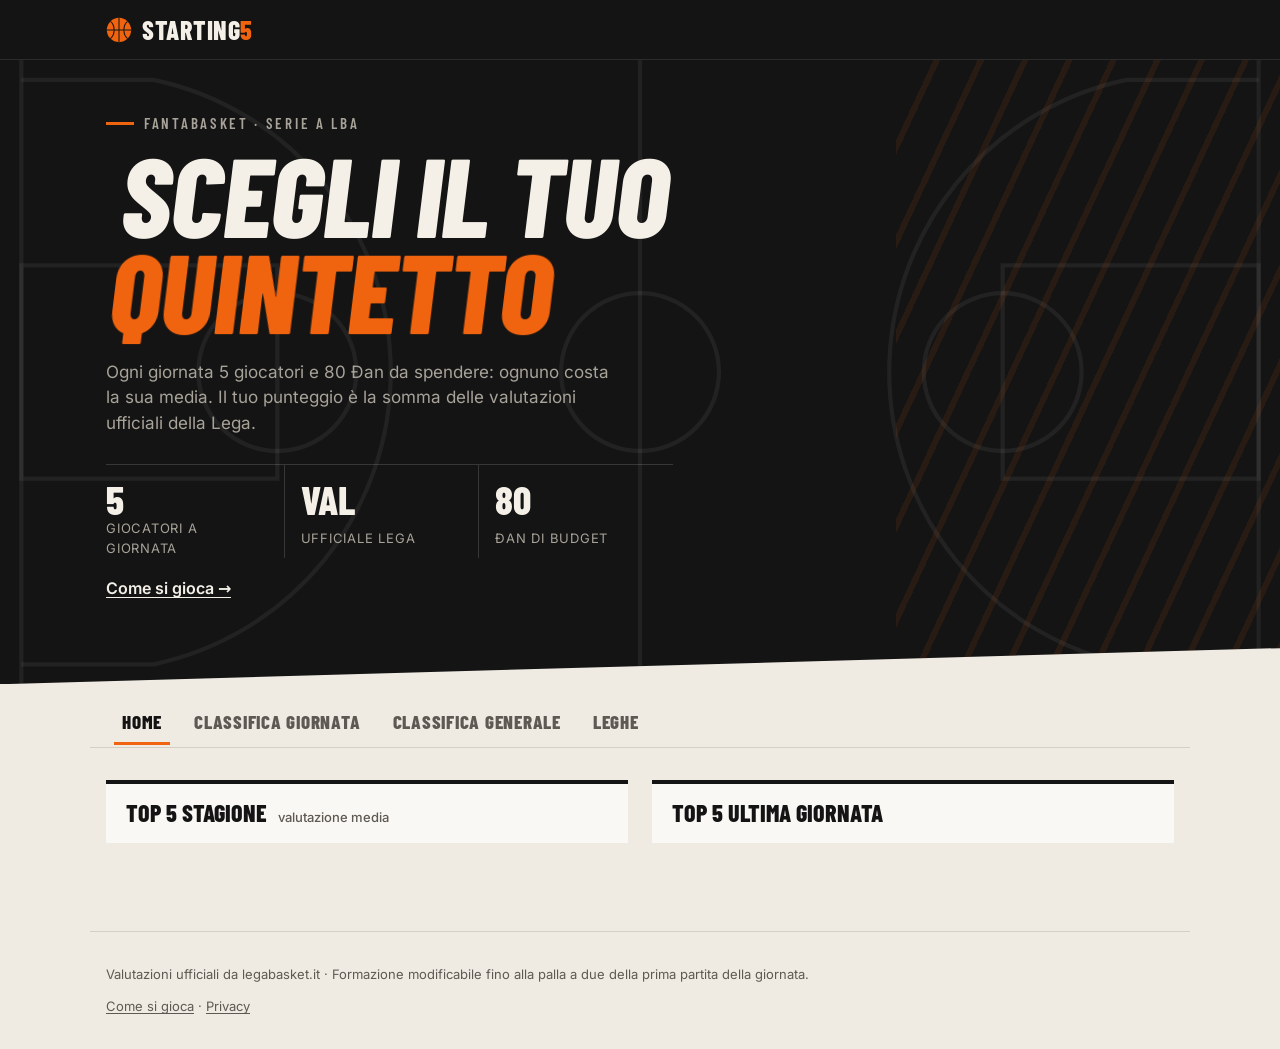
==== commit 5fc73cb5: "Tendina giornate: "in corso" e la successiva compare solo a giornata finita Co-Authored-By: Claude O" ====
--- a/docs/index.html
+++ b/docs/index.html
@@ -7,7 +7,7 @@
   <meta name="description" content="Scegli 5 giocatori di Serie A ogni giornata: vince chi somma la valutazione Lega più alta.">
   <link rel="icon" href="data:image/svg+xml,%3Csvg xmlns='http://www.w3.org/2000/svg' viewBox='0 0 64 64'%3E%3Ccircle cx='32' cy='32' r='30' fill='%23f26b1d'/%3E%3Cg fill='none' stroke='%231a1206' stroke-width='3'%3E%3Cpath d='M2 32h60M32 2v60M11 11c12 10 12 32 0 42M53 11c-12 10-12 32 0 42'/%3E%3C/g%3E%3C/svg%3E">
   <link rel="stylesheet" href="fonts.css?v=6">
-  <link rel="stylesheet" href="style.css?v=20">
+  <link rel="stylesheet" href="style.css?v=21">
 </head>
 <body>
   <header class="topbar">
@@ -174,6 +174,6 @@
     <p><a href="come-si-gioca.html">Come si gioca</a> · <a href="privacy.html">Privacy</a></p>
   </footer>
   <script src="vendor/supabase.js?v=6"></script>
-  <script type="module" src="app.js?v=23"></script>
+  <script type="module" src="app.js?v=24"></script>
 </body>
 </html>
--- a/docs/style.css
+++ b/docs/style.css
@@ -458,5 +458,3 @@
 .history p b { color: var(--fg); font-variant-numeric: tabular-nums; }
 .danger { margin: 32px 0 0; text-align: center; color: var(--muted); font-size: 14px; }
 @media (max-width: 760px) { .profile-grid { grid-template-columns: 1fr; } }
-/* lineup shown but not editable while the previous day is being played */
-#picks.readonly .remove { display: none; }
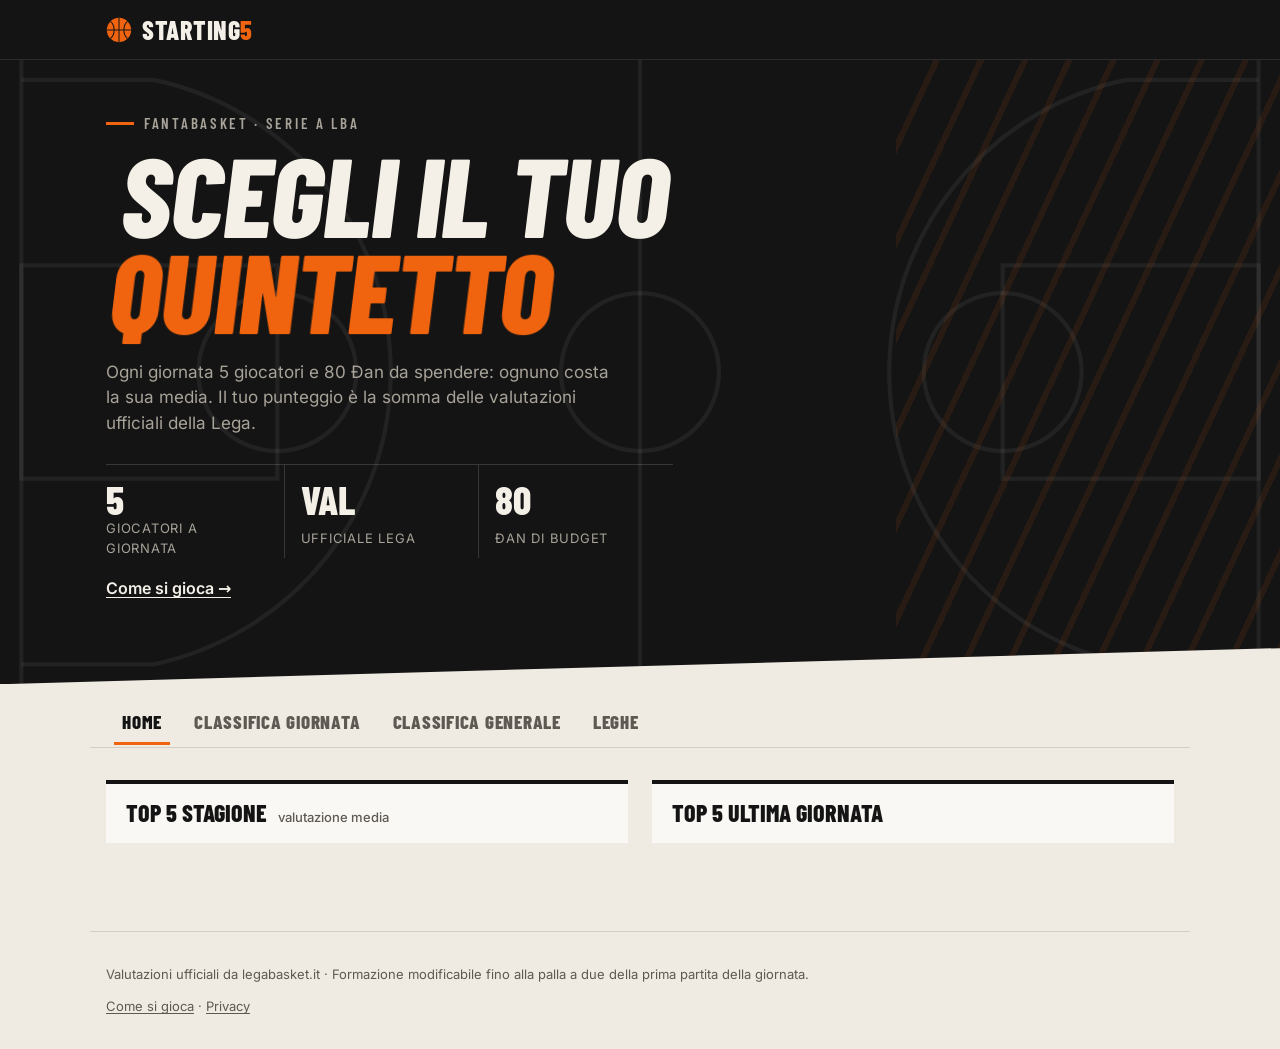
==== commit caf34efc: "News in home scritte da Gemini man mano che si gioca la giornata; sync: giocatore in due roster non " ====
--- a/docs/index.html
+++ b/docs/index.html
@@ -7,7 +7,7 @@
   <meta name="description" content="Scegli 5 giocatori di Serie A ogni giornata: vince chi somma la valutazione Lega più alta.">
   <link rel="icon" href="data:image/svg+xml,%3Csvg xmlns='http://www.w3.org/2000/svg' viewBox='0 0 64 64'%3E%3Ccircle cx='32' cy='32' r='30' fill='%23f26b1d'/%3E%3Cg fill='none' stroke='%231a1206' stroke-width='3'%3E%3Cpath d='M2 32h60M32 2v60M11 11c12 10 12 32 0 42M53 11c-12 10-12 32 0 42'/%3E%3C/g%3E%3C/svg%3E">
   <link rel="stylesheet" href="fonts.css?v=6">
-  <link rel="stylesheet" href="style.css?v=21">
+  <link rel="stylesheet" href="style.css?v=22">
 </head>
 <body>
   <header class="topbar">
@@ -75,6 +75,10 @@
 
   <main>
     <section id="tab-home">
+      <div class="card games news" id="news" hidden>
+        <h3>News</h3>
+        <ul id="news-list" aria-live="polite"></ul>
+      </div>
       <div class="tops">
         <div class="card top">
           <h3>Top 5 stagione <small>valutazione media</small></h3>
@@ -174,6 +178,6 @@
     <p><a href="come-si-gioca.html">Come si gioca</a> · <a href="privacy.html">Privacy</a></p>
   </footer>
   <script src="vendor/supabase.js?v=6"></script>
-  <script type="module" src="app.js?v=24"></script>
+  <script type="module" src="app.js?v=25"></script>
 </body>
 </html>
--- a/docs/style.css
+++ b/docs/style.css
@@ -316,6 +316,10 @@
 .games .team:last-child { text-align: right; }
 .games .team small { font: 600 14px/1.2 var(--display); color: var(--muted); font-variant-numeric: tabular-nums; }
 .games .dash { color: var(--muted); }
+.news ul { display: block; }
+.news li { display: block; line-height: 1.5; }
+.news li:nth-child(2) { border-top: 1px solid var(--line); }
+.news time { display: inline; margin-right: 8px; }
 #players { display: grid; grid-template-columns: repeat(auto-fit, minmax(min(100%, 340px), 1fr)); column-gap: 32px; align-items: start; }
 #players .nm { display: grid; line-height: 1.3; }
 #players .meta { color: var(--muted); font-size: 13px; }
@@ -458,3 +462,16 @@
 .history p b { color: var(--fg); font-variant-numeric: tabular-nums; }
 .danger { margin: 32px 0 0; text-align: center; color: var(--muted); font-size: 14px; }
 @media (max-width: 760px) { .profile-grid { grid-template-columns: 1fr; } }
+
+/* ---------- day standings: a player's five, opened from his name ---------- */
+.standings summary { cursor: pointer; list-style: none; display: inline-flex; align-items: center; gap: 8px; }
+.standings summary::-webkit-details-marker { display: none; }
+.standings summary::after { content: ''; width: 6px; height: 6px; border: solid var(--accent); border-width: 0 2px 2px 0; transform: rotate(45deg) translateY(-2px); transition: transform .2s; }
+.standings details[open] summary::after { transform: rotate(225deg) translateY(-2px); }
+.standings summary:hover { color: var(--accent); }
+.standings tr:has(details[open]) td { vertical-align: top; } /* rank and total stay next to the name */
+.five { list-style: none; margin: 10px 0 2px; padding: 0; border-left: 2px solid var(--accent); }
+.five li { display: flex; justify-content: space-between; align-items: baseline; gap: 12px; padding: 5px 0 5px 12px; font-weight: 400; }
+.five small { display: block; font-size: 12px; color: var(--muted); }
+.five b { font: 800 16px/1 var(--display); font-variant-numeric: tabular-nums; }
+.five .empty { color: var(--muted); font-size: 14px; }
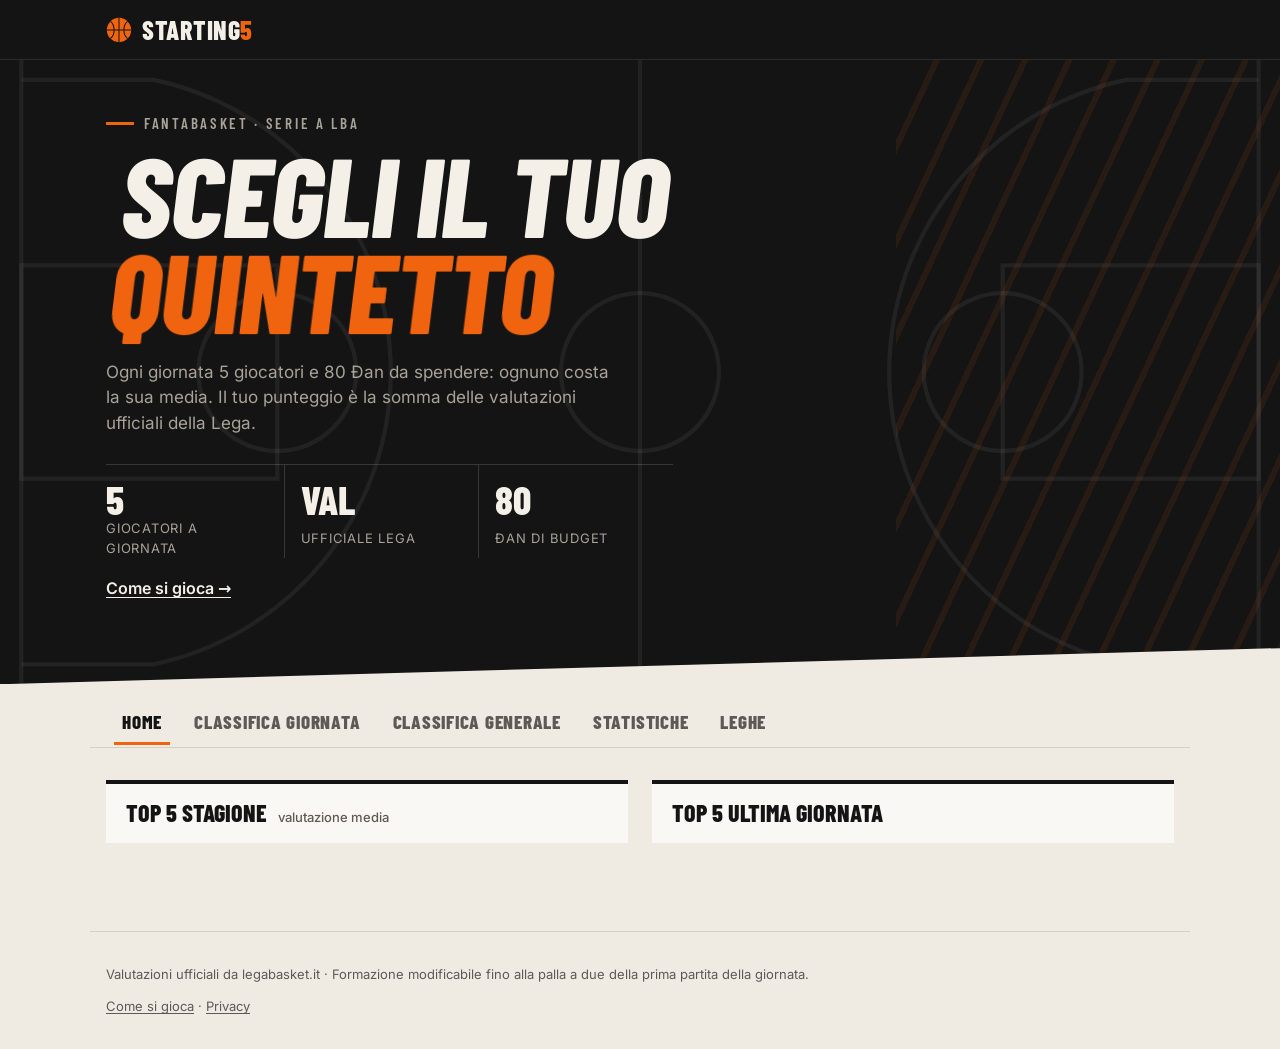
==== commit 94eb7d34: "Statistiche: Best 5 schierabile, Surprise/Flop 5 rispetto alla media (da 5 in su), Top 5 lunghi e pi" ====
--- a/docs/index.html
+++ b/docs/index.html
@@ -7,7 +7,7 @@
   <meta name="description" content="Scegli 5 giocatori di Serie A ogni giornata: vince chi somma la valutazione Lega più alta.">
   <link rel="icon" href="data:image/svg+xml,%3Csvg xmlns='http://www.w3.org/2000/svg' viewBox='0 0 64 64'%3E%3Ccircle cx='32' cy='32' r='30' fill='%23f26b1d'/%3E%3Cg fill='none' stroke='%231a1206' stroke-width='3'%3E%3Cpath d='M2 32h60M32 2v60M11 11c12 10 12 32 0 42M53 11c-12 10-12 32 0 42'/%3E%3C/g%3E%3C/svg%3E">
   <link rel="stylesheet" href="fonts.css?v=6">
-  <link rel="stylesheet" href="style.css?v=22">
+  <link rel="stylesheet" href="style.css?v=25">
 </head>
 <body>
   <header class="topbar">
@@ -70,6 +70,7 @@
     <button data-tab="lineup" hidden>La mia formazione</button>
     <button data-tab="day">Classifica giornata</button>
     <button data-tab="total">Classifica generale</button>
+    <button data-tab="stats">Statistiche</button>
     <button data-tab="leagues">Leghe</button>
   </nav>
 
@@ -131,6 +132,19 @@
       <div class="bar"><label class="select league-select" hidden>Classifica <select class="standings-league"></select></label></div>
       <table class="card standings"><thead><tr><th>#</th><th>Utente</th><th>Punti</th></tr></thead><tbody id="total-table"></tbody></table>
     </section>
+    <section id="tab-stats" hidden>
+      <p class="hint" id="stats-msg" role="status"></p>
+      <div class="tops">
+        <div class="card top wide"><h3>Best <b>5</b> <small id="best-sum">miglior quintetto schierabile</small></h3><ol id="st-best"></ol></div>
+        <div class="card top"><h3>Surprise <b>5</b> <small>sopra la propria media (da 5 in su)</small></h3><ol id="st-surprise"></ol></div>
+        <div class="card top"><h3>Flop <b>5</b> <small>sotto la propria media (da 5 in su)</small></h3><ol id="st-flop"></ol></div>
+        <div class="card top"><h3>Top <b>5</b> Lunghi <small>media stagione</small></h3><ol id="st-big-avg"></ol></div>
+        <div class="card top"><h3>Top <b>5</b> Lunghi <small>giornata</small></h3><ol id="st-big-day"></ol></div>
+        <div class="card top"><h3>Top <b>5</b> Piccoli <small>media stagione</small></h3><ol id="st-small-avg"></ol></div>
+        <div class="card top"><h3>Top <b>5</b> Piccoli <small>giornata</small></h3><ol id="st-small-day"></ol></div>
+      </div>
+    </section>
+
     <section id="tab-leagues" hidden>
       <p class="hint" id="leagues-hint">Accedi per creare una lega privata o entrare in quella dei tuoi amici.</p>
       <div id="leagues-box" hidden>
@@ -178,6 +192,6 @@
     <p><a href="come-si-gioca.html">Come si gioca</a> · <a href="privacy.html">Privacy</a></p>
   </footer>
   <script src="vendor/supabase.js?v=6"></script>
-  <script type="module" src="app.js?v=25"></script>
+  <script type="module" src="app.js?v=28"></script>
 </body>
 </html>
--- a/docs/style.css
+++ b/docs/style.css
@@ -61,7 +61,8 @@
   border-bottom: 1px solid rgb(255 255 255 / .1);
 }
 .brand { display: flex; align-items: center; gap: 10px; color: inherit; text-decoration: none; font-size: 26px; font-weight: 800; letter-spacing: .02em; }
-.brand b { color: var(--accent); }
+.brand b, .top h3 b { color: var(--accent); }
+.top h3 b { font: inherit; }
 .ball { width: 26px; height: 26px; }
 .ball circle { fill: var(--accent); }
 .ball path { fill: none; stroke: var(--ink); stroke-width: 2.5; }
@@ -226,6 +227,7 @@
 /* ---------- top 5 boxes + season average ---------- */
 .tops { display: grid; grid-template-columns: 1fr 1fr; gap: 24px; margin-bottom: 32px; }
 .top { padding: 16px 20px 8px; }
+.top.wide { grid-column: 1 / -1; }
 .top h3, .games h3, .league-form h3, .league h3 { margin: 0 0 8px; font: 800 24px/1.1 var(--display); text-transform: uppercase; }
 .top h3 small { font: 500 13px/1 Inter, system-ui, sans-serif; text-transform: none; margin-left: 6px; }
 .top ol { margin: 0; padding: 0; list-style: none; counter-reset: top; }
@@ -316,13 +318,14 @@
 .games .team:last-child { text-align: right; }
 .games .team small { font: 600 14px/1.2 var(--display); color: var(--muted); font-variant-numeric: tabular-nums; }
 .games .dash { color: var(--muted); }
-.news ul { display: block; }
+.news ul { display: block; overflow-y: auto; }
 .news li { display: block; line-height: 1.5; }
 .news li:nth-child(2) { border-top: 1px solid var(--line); }
 .news time { display: inline; margin-right: 8px; }
 #players { display: grid; grid-template-columns: repeat(auto-fit, minmax(min(100%, 340px), 1fr)); column-gap: 32px; align-items: start; }
 #players .nm { display: grid; line-height: 1.3; }
 #players .meta { color: var(--muted); font-size: 13px; }
+#players .meta b { color: var(--fg); }
 #players .opp { font-size: 13px; color: var(--fg); }
 #players .opp b { font: 800 15px/1 var(--display); color: var(--accent-text); }
 @media (max-width: 760px) {
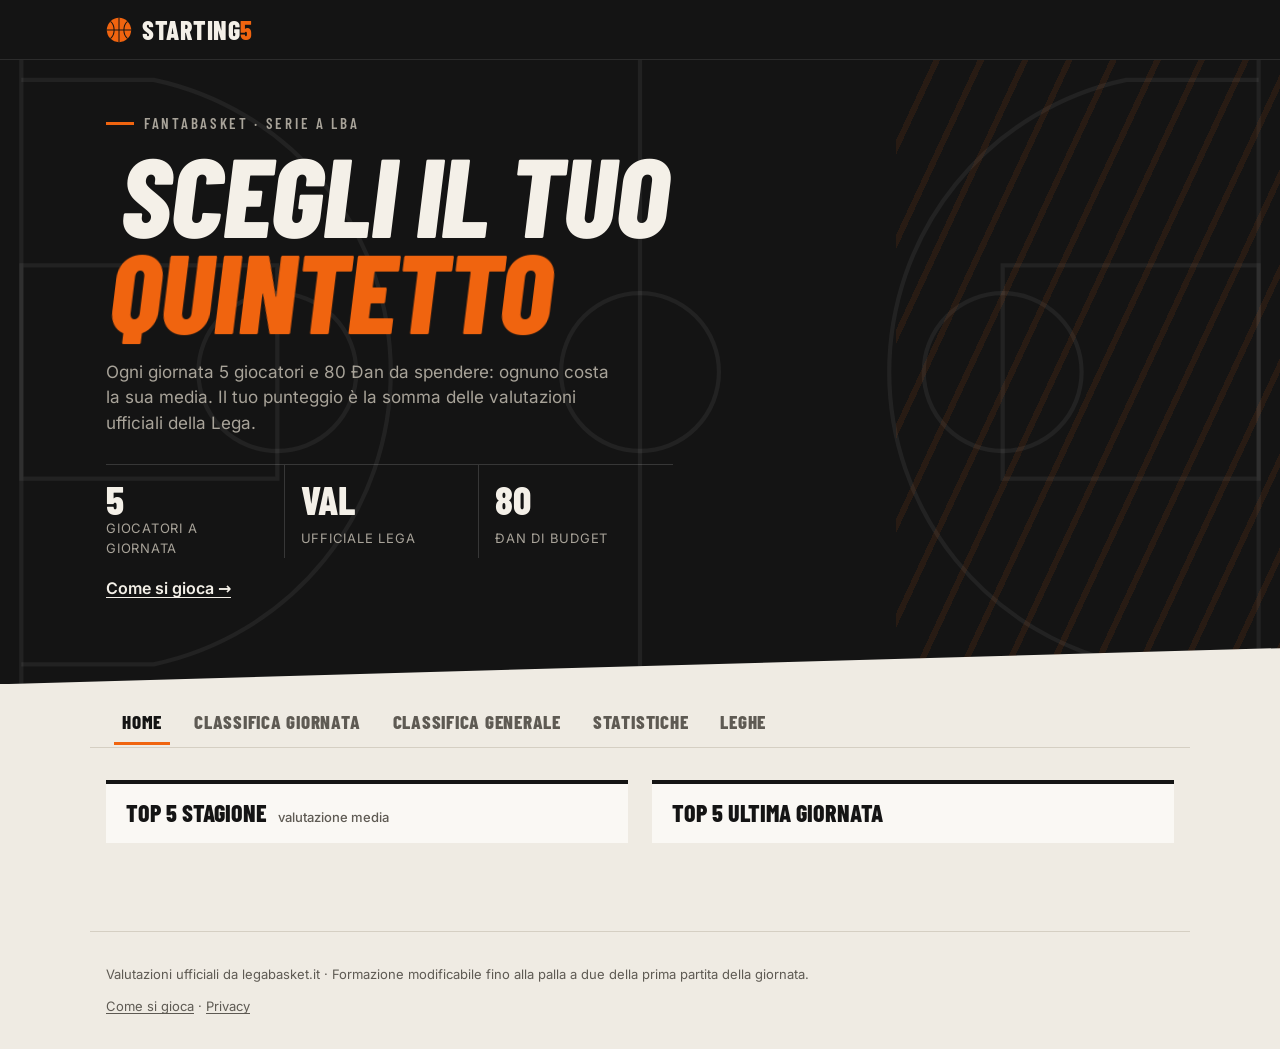
==== commit c67c0db7: "Best 5: variazione percentuale rispetto alla media accanto a ogni giocatore Co-Authored-By: Claude O" ====
--- a/docs/index.html
+++ b/docs/index.html
@@ -192,6 +192,6 @@
     <p><a href="come-si-gioca.html">Come si gioca</a> · <a href="privacy.html">Privacy</a></p>
   </footer>
   <script src="vendor/supabase.js?v=6"></script>
-  <script type="module" src="app.js?v=28"></script>
+  <script type="module" src="app.js?v=29"></script>
 </body>
 </html>
